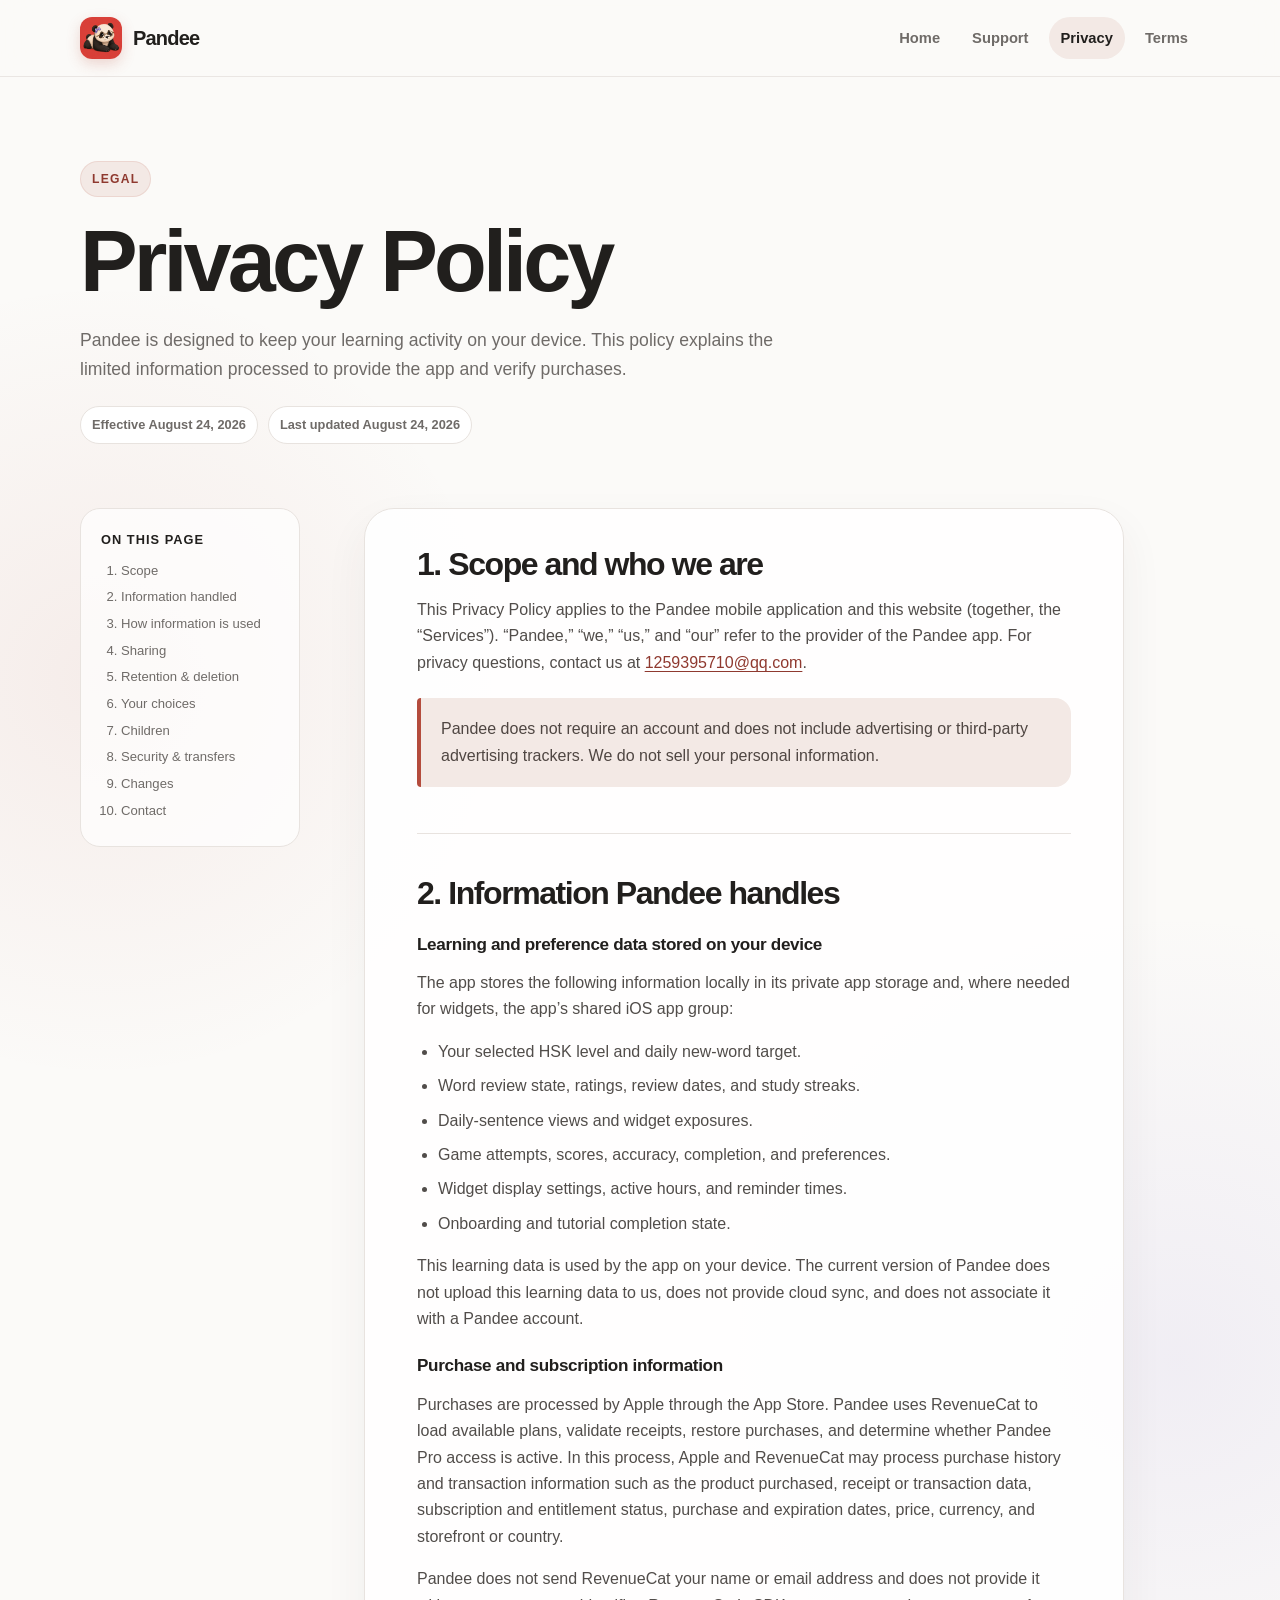
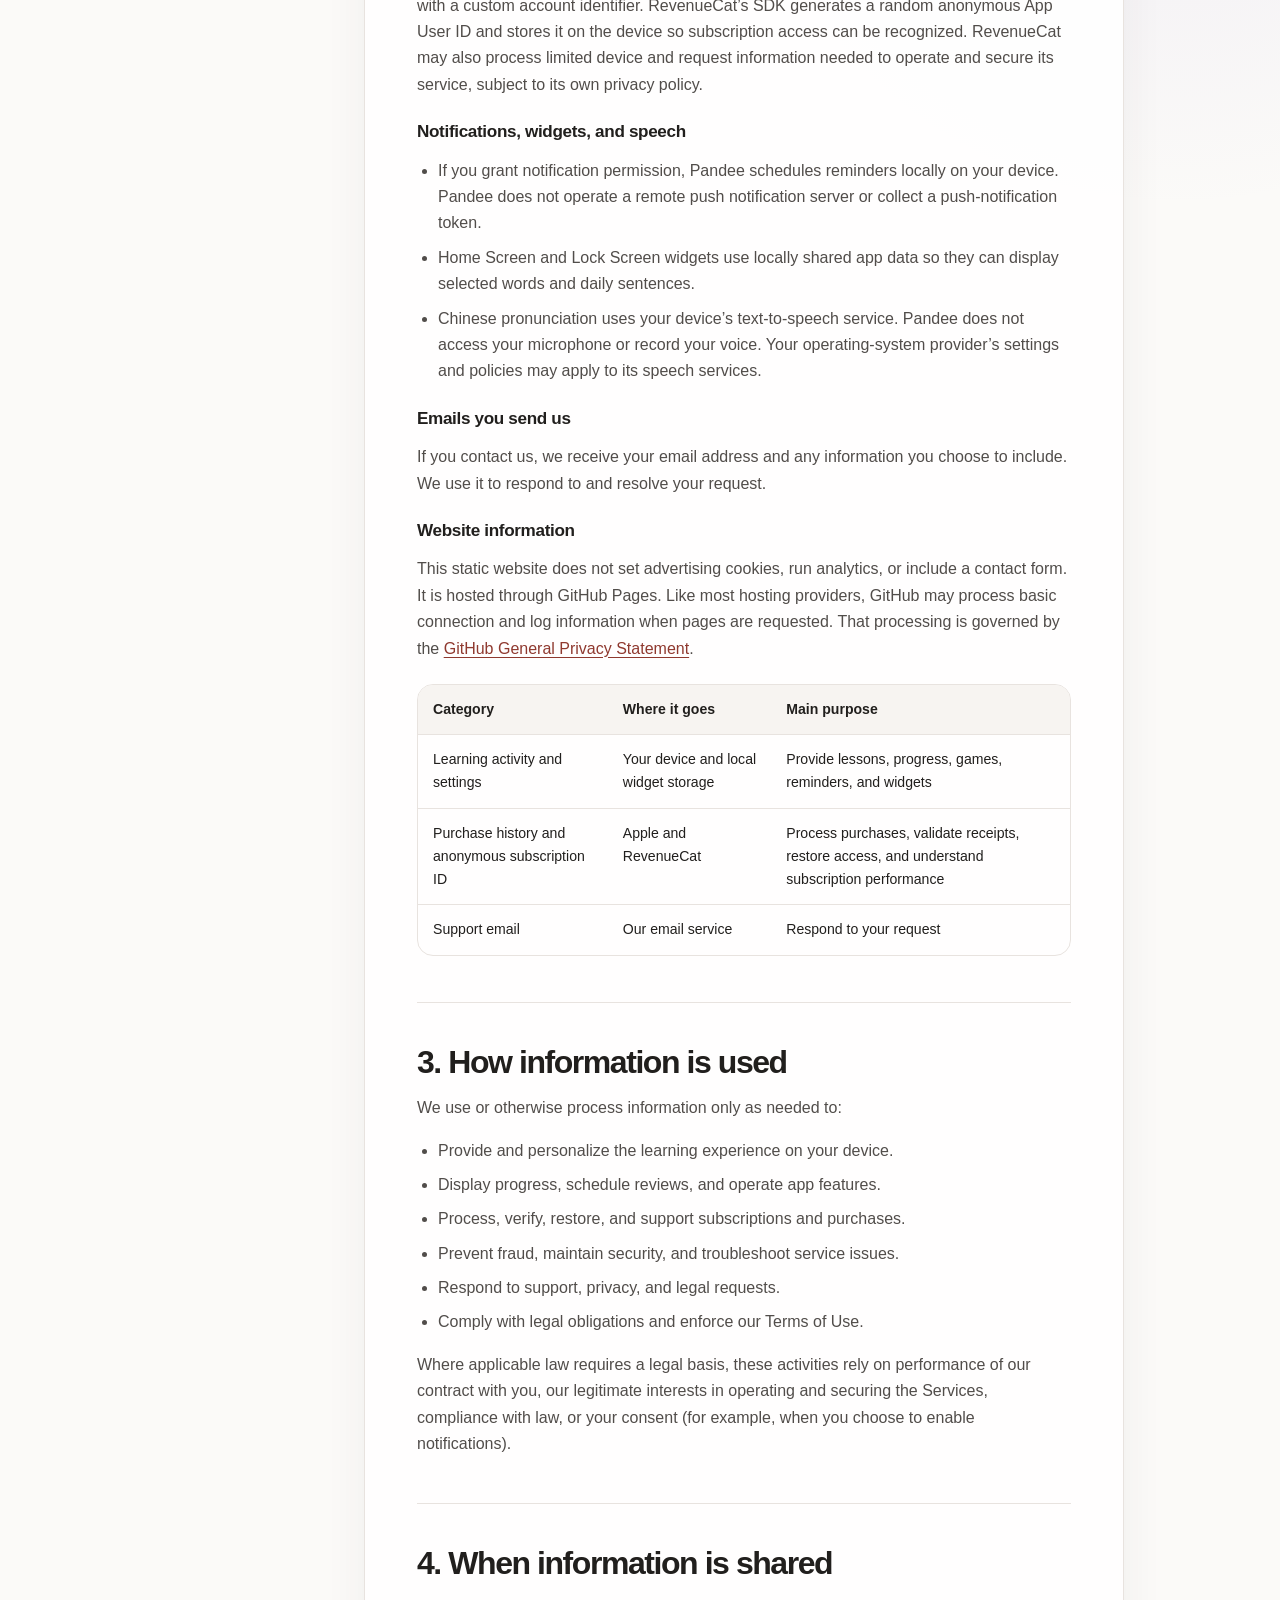
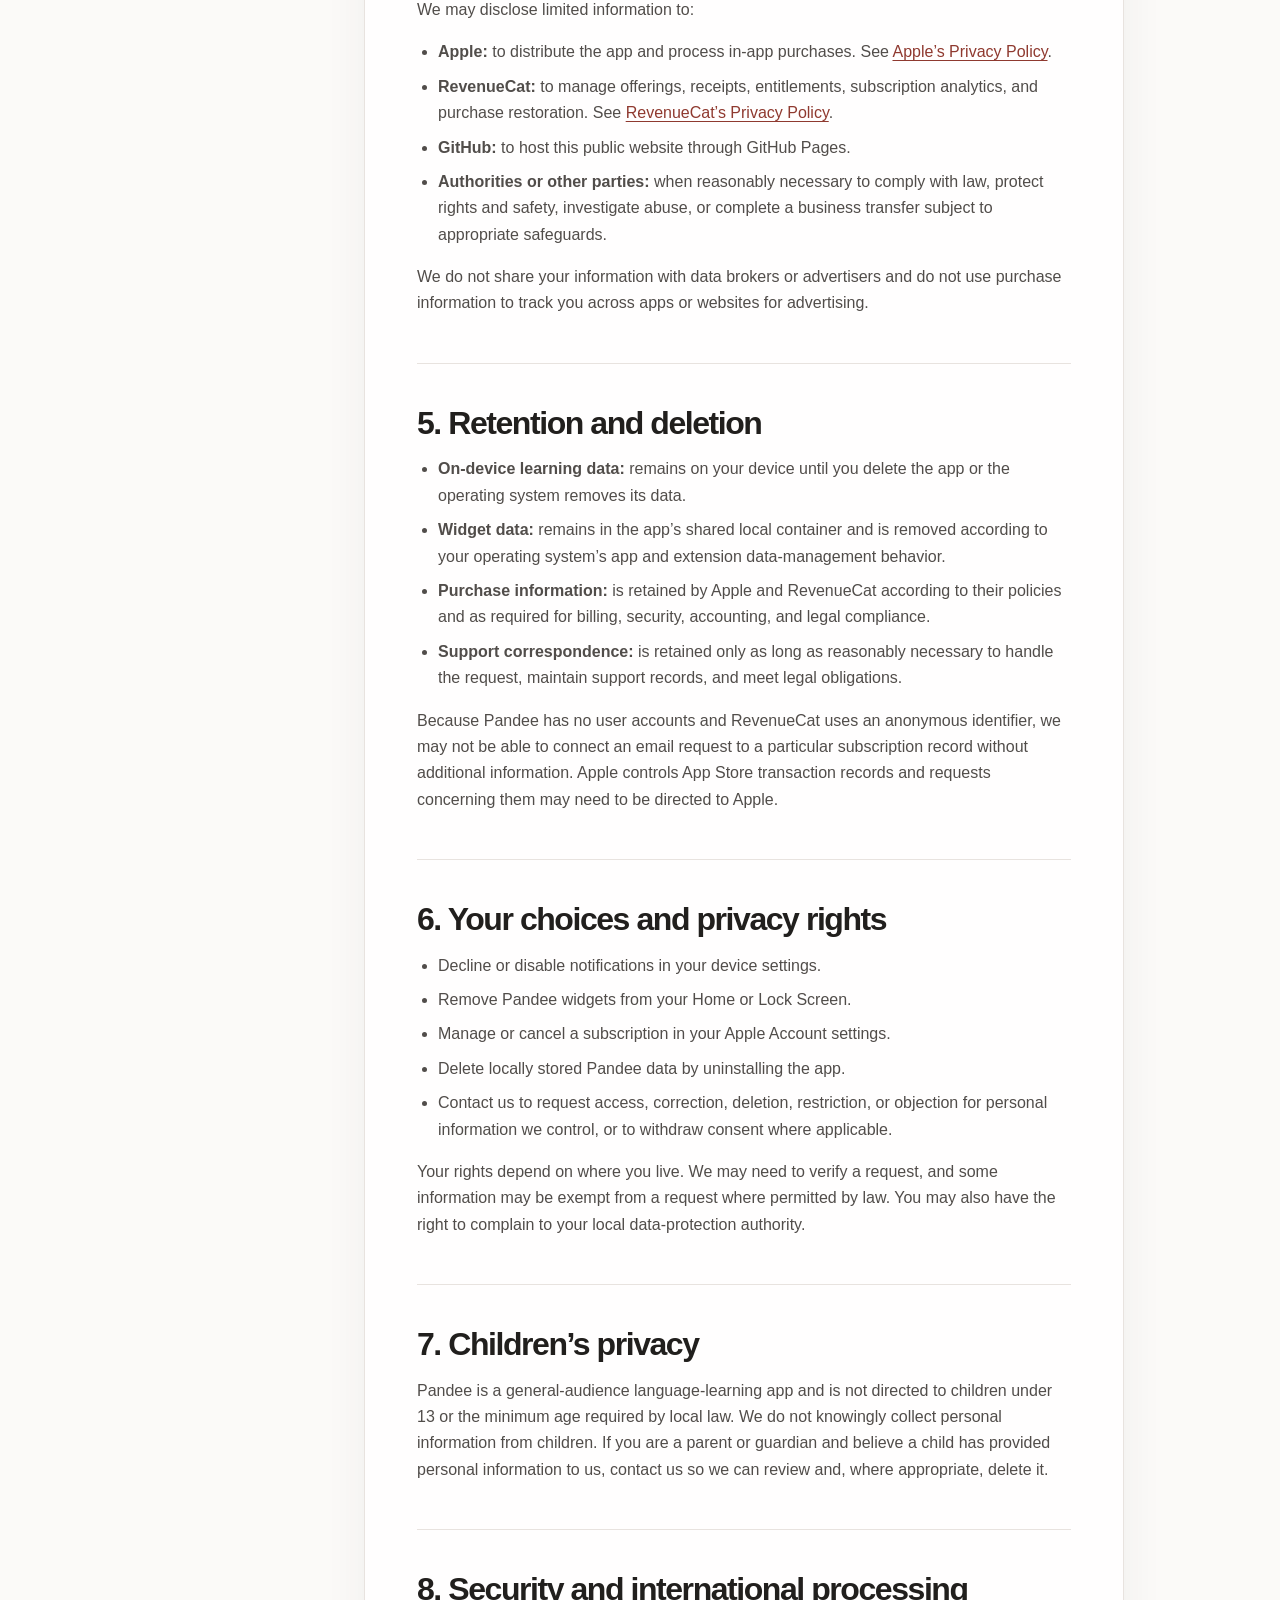
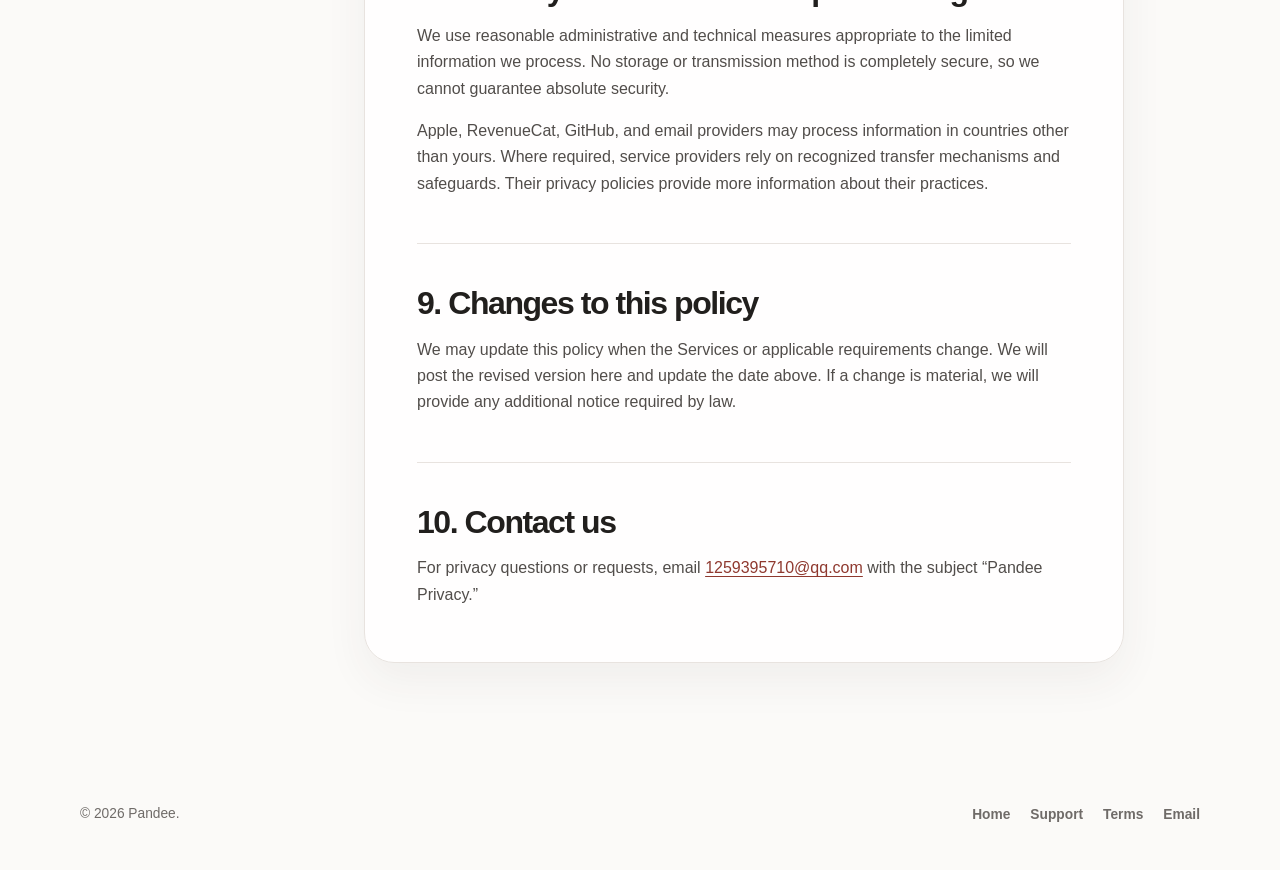
==== privacy.html @ 90adb161 "commit" ====
<!doctype html>
<html lang="en">
  <head>
    <meta charset="utf-8" />
    <meta name="viewport" content="width=device-width, initial-scale=1" />
    <meta
      name="description"
      content="Pandee Privacy Policy: what information the app handles, where it is stored, and the choices available to you."
    />
    <meta name="theme-color" content="#fbfaf8" />
    <title>Privacy Policy — Pandee</title>
    <link rel="icon" href="assets/app-icon.png" />
    <link rel="stylesheet" href="styles.css" />
  </head>
  <body>
    <a class="skip-link" href="#main">Skip to content</a>
    <header class="site-header">
      <nav class="nav" aria-label="Main navigation">
        <a class="brand" href="index.html" aria-label="Pandee home">
          <img src="assets/app-icon.png" alt="" />
          <span>Pandee</span>
        </a>
        <ul class="nav-links">
          <li><a href="index.html">Home</a></li>
          <li><a href="support.html">Support</a></li>
          <li><a href="privacy.html" aria-current="page">Privacy</a></li>
          <li><a href="terms.html">Terms</a></li>
        </ul>
      </nav>
    </header>

    <main id="main">
      <header class="shell doc-hero">
        <p class="doc-kicker">Legal</p>
        <h1>Privacy Policy</h1>
        <p class="doc-summary">
          Pandee is designed to keep your learning activity on your device. This
          policy explains the limited information processed to provide the app
          and verify purchases.
        </p>
        <div class="doc-meta">
          <span>Effective August 24, 2026</span>
          <span>Last updated August 24, 2026</span>
        </div>
      </header>

      <div class="shell doc-layout">
        <aside class="toc" aria-label="On this page">
          <strong>On this page</strong>
          <ol>
            <li><a href="#scope">Scope</a></li>
            <li><a href="#information">Information handled</a></li>
            <li><a href="#use">How information is used</a></li>
            <li><a href="#sharing">Sharing</a></li>
            <li><a href="#retention">Retention &amp; deletion</a></li>
            <li><a href="#choices">Your choices</a></li>
            <li><a href="#children">Children</a></li>
            <li><a href="#security">Security &amp; transfers</a></li>
            <li><a href="#changes">Changes</a></li>
            <li><a href="#contact">Contact</a></li>
          </ol>
        </aside>

        <article class="legal-card">
          <section id="scope">
            <h2>1. Scope and who we are</h2>
            <p>
              This Privacy Policy applies to the Pandee mobile application and
              this website (together, the “Services”). “Pandee,” “we,” “us,” and
              “our” refer to the provider of the Pandee app. For privacy
              questions, contact us at
              <a href="mailto:1259395710@qq.com">1259395710@qq.com</a>.
            </p>
            <div class="notice">
              Pandee does not require an account and does not include advertising
              or third-party advertising trackers. We do not sell your personal
              information.
            </div>
          </section>

          <section id="information">
            <h2>2. Information Pandee handles</h2>

            <h3>Learning and preference data stored on your device</h3>
            <p>
              The app stores the following information locally in its private app
              storage and, where needed for widgets, the app’s shared iOS app group:
            </p>
            <ul>
              <li>Your selected HSK level and daily new-word target.</li>
              <li>Word review state, ratings, review dates, and study streaks.</li>
              <li>Daily-sentence views and widget exposures.</li>
              <li>Game attempts, scores, accuracy, completion, and preferences.</li>
              <li>Widget display settings, active hours, and reminder times.</li>
              <li>Onboarding and tutorial completion state.</li>
            </ul>
            <p>
              This learning data is used by the app on your device. The current
              version of Pandee does not upload this learning data to us, does not
              provide cloud sync, and does not associate it with a Pandee account.
            </p>

            <h3>Purchase and subscription information</h3>
            <p>
              Purchases are processed by Apple through the App Store. Pandee uses
              RevenueCat to load available plans, validate receipts, restore
              purchases, and determine whether Pandee Pro access is active. In this
              process, Apple and RevenueCat may process purchase history and
              transaction information such as the product purchased, receipt or
              transaction data, subscription and entitlement status, purchase and
              expiration dates, price, currency, and storefront or country.
            </p>
            <p>
              Pandee does not send RevenueCat your name or email address and does
              not provide it with a custom account identifier. RevenueCat’s SDK
              generates a random anonymous App User ID and stores it on the device
              so subscription access can be recognized. RevenueCat may also process
              limited device and request information needed to operate and secure
              its service, subject to its own privacy policy.
            </p>

            <h3>Notifications, widgets, and speech</h3>
            <ul>
              <li>
                If you grant notification permission, Pandee schedules reminders
                locally on your device. Pandee does not operate a remote push
                notification server or collect a push-notification token.
              </li>
              <li>
                Home Screen and Lock Screen widgets use locally shared app data so
                they can display selected words and daily sentences.
              </li>
              <li>
                Chinese pronunciation uses your device’s text-to-speech service.
                Pandee does not access your microphone or record your voice. Your
                operating-system provider’s settings and policies may apply to its
                speech services.
              </li>
            </ul>

            <h3>Emails you send us</h3>
            <p>
              If you contact us, we receive your email address and any information
              you choose to include. We use it to respond to and resolve your
              request.
            </p>

            <h3>Website information</h3>
            <p>
              This static website does not set advertising cookies, run analytics,
              or include a contact form. It is hosted through GitHub Pages. Like
              most hosting providers, GitHub may process basic connection and log
              information when pages are requested. That processing is governed by
              the
              <a href="https://docs.github.com/en/site-policy/privacy-policies/github-general-privacy-statement">GitHub General Privacy Statement</a>.
            </p>

            <table class="data-table">
              <thead>
                <tr>
                  <th>Category</th>
                  <th>Where it goes</th>
                  <th>Main purpose</th>
                </tr>
              </thead>
              <tbody>
                <tr>
                  <td>Learning activity and settings</td>
                  <td>Your device and local widget storage</td>
                  <td>Provide lessons, progress, games, reminders, and widgets</td>
                </tr>
                <tr>
                  <td>Purchase history and anonymous subscription ID</td>
                  <td>Apple and RevenueCat</td>
                  <td>Process purchases, validate receipts, restore access, and understand subscription performance</td>
                </tr>
                <tr>
                  <td>Support email</td>
                  <td>Our email service</td>
                  <td>Respond to your request</td>
                </tr>
              </tbody>
            </table>
          </section>

          <section id="use">
            <h2>3. How information is used</h2>
            <p>We use or otherwise process information only as needed to:</p>
            <ul>
              <li>Provide and personalize the learning experience on your device.</li>
              <li>Display progress, schedule reviews, and operate app features.</li>
              <li>Process, verify, restore, and support subscriptions and purchases.</li>
              <li>Prevent fraud, maintain security, and troubleshoot service issues.</li>
              <li>Respond to support, privacy, and legal requests.</li>
              <li>Comply with legal obligations and enforce our Terms of Use.</li>
            </ul>
            <p>
              Where applicable law requires a legal basis, these activities rely
              on performance of our contract with you, our legitimate interests in
              operating and securing the Services, compliance with law, or your
              consent (for example, when you choose to enable notifications).
            </p>
          </section>

          <section id="sharing">
            <h2>4. When information is shared</h2>
            <p>We may disclose limited information to:</p>
            <ul>
              <li>
                <strong>Apple:</strong> to distribute the app and process in-app
                purchases. See
                <a href="https://www.apple.com/legal/privacy/">Apple’s Privacy Policy</a>.
              </li>
              <li>
                <strong>RevenueCat:</strong> to manage offerings, receipts,
                entitlements, subscription analytics, and purchase restoration. See
                <a href="https://www.revenuecat.com/privacy/">RevenueCat’s Privacy Policy</a>.
              </li>
              <li>
                <strong>GitHub:</strong> to host this public website through GitHub Pages.
              </li>
              <li>
                <strong>Authorities or other parties:</strong> when reasonably
                necessary to comply with law, protect rights and safety, investigate
                abuse, or complete a business transfer subject to appropriate safeguards.
              </li>
            </ul>
            <p>
              We do not share your information with data brokers or advertisers and
              do not use purchase information to track you across apps or websites
              for advertising.
            </p>
          </section>

          <section id="retention">
            <h2>5. Retention and deletion</h2>
            <ul>
              <li>
                <strong>On-device learning data:</strong> remains on your device
                until you delete the app or the operating system removes its data.
              </li>
              <li>
                <strong>Widget data:</strong> remains in the app’s shared local
                container and is removed according to your operating system’s app
                and extension data-management behavior.
              </li>
              <li>
                <strong>Purchase information:</strong> is retained by Apple and
                RevenueCat according to their policies and as required for billing,
                security, accounting, and legal compliance.
              </li>
              <li>
                <strong>Support correspondence:</strong> is retained only as long as
                reasonably necessary to handle the request, maintain support records,
                and meet legal obligations.
              </li>
            </ul>
            <p>
              Because Pandee has no user accounts and RevenueCat uses an anonymous
              identifier, we may not be able to connect an email request to a
              particular subscription record without additional information. Apple
              controls App Store transaction records and requests concerning them
              may need to be directed to Apple.
            </p>
          </section>

          <section id="choices">
            <h2>6. Your choices and privacy rights</h2>
            <ul>
              <li>Decline or disable notifications in your device settings.</li>
              <li>Remove Pandee widgets from your Home or Lock Screen.</li>
              <li>Manage or cancel a subscription in your Apple Account settings.</li>
              <li>Delete locally stored Pandee data by uninstalling the app.</li>
              <li>
                Contact us to request access, correction, deletion, restriction, or
                objection for personal information we control, or to withdraw consent
                where applicable.
              </li>
            </ul>
            <p>
              Your rights depend on where you live. We may need to verify a request,
              and some information may be exempt from a request where permitted by law.
              You may also have the right to complain to your local data-protection authority.
            </p>
          </section>

          <section id="children">
            <h2>7. Children’s privacy</h2>
            <p>
              Pandee is a general-audience language-learning app and is not directed
              to children under 13 or the minimum age required by local law. We do not
              knowingly collect personal information from children. If you are a parent
              or guardian and believe a child has provided personal information to us,
              contact us so we can review and, where appropriate, delete it.
            </p>
          </section>

          <section id="security">
            <h2>8. Security and international processing</h2>
            <p>
              We use reasonable administrative and technical measures appropriate to
              the limited information we process. No storage or transmission method is
              completely secure, so we cannot guarantee absolute security.
            </p>
            <p>
              Apple, RevenueCat, GitHub, and email providers may process information in
              countries other than yours. Where required, service providers rely on
              recognized transfer mechanisms and safeguards. Their privacy policies
              provide more information about their practices.
            </p>
          </section>

          <section id="changes">
            <h2>9. Changes to this policy</h2>
            <p>
              We may update this policy when the Services or applicable requirements
              change. We will post the revised version here and update the date above.
              If a change is material, we will provide any additional notice required by law.
            </p>
          </section>

          <section id="contact">
            <h2>10. Contact us</h2>
            <p>
              For privacy questions or requests, email
              <a href="mailto:1259395710@qq.com">1259395710@qq.com</a> with the
              subject “Pandee Privacy.”
            </p>
          </section>
        </article>
      </div>
    </main>

    <footer class="site-footer">
      <div class="shell footer-inner">
        <p>© 2026 Pandee.</p>
        <ul class="footer-links">
          <li><a href="index.html">Home</a></li>
          <li><a href="support.html">Support</a></li>
          <li><a href="terms.html">Terms</a></li>
          <li><a href="mailto:1259395710@qq.com">Email</a></li>
        </ul>
      </div>
    </footer>
  </body>
</html>
---- styles.css ----
:root {
  --ink: #211f1d;
  --muted: #6f6b68;
  --paper: #fbfaf8;
  --card: #ffffff;
  --accent: #b44c3d;
  --accent-dark: #8f392f;
  --accent-soft: #f3e9e5;
  --lavender: #9180cf;
  --lavender-soft: #eeeaf9;
  --sage: #87965a;
  --sage-soft: #eef1e5;
  --gold: #c79333;
  --line: #e8e3df;
  --shadow: 0 22px 60px rgba(72, 52, 44, 0.1);
  --radius: 28px;
  color-scheme: light;
}

* {
  box-sizing: border-box;
}

html {
  scroll-behavior: smooth;
}

body {
  margin: 0;
  color: var(--ink);
  background:
    radial-gradient(circle at 8% 12%, rgba(180, 76, 61, 0.08), transparent 25rem),
    radial-gradient(circle at 92% 24%, rgba(145, 128, 207, 0.1), transparent 28rem),
    var(--paper);
  font-family: Inter, ui-rounded, "SF Pro Rounded", "Avenir Next", -apple-system,
    BlinkMacSystemFont, "Segoe UI", sans-serif;
  font-size: 16px;
  line-height: 1.65;
  -webkit-font-smoothing: antialiased;
}

img {
  display: block;
  max-width: 100%;
}

a {
  color: var(--accent-dark);
  text-underline-offset: 0.18em;
}

a:hover {
  color: var(--accent);
}

.skip-link {
  position: fixed;
  z-index: 100;
  top: 12px;
  left: 12px;
  padding: 10px 14px;
  color: #fff;
  background: var(--ink);
  border-radius: 10px;
  transform: translateY(-160%);
}

.skip-link:focus {
  transform: translateY(0);
}

.site-header {
  position: sticky;
  z-index: 20;
  top: 0;
  border-bottom: 1px solid rgba(232, 227, 223, 0.84);
  background: rgba(251, 250, 248, 0.88);
  backdrop-filter: blur(18px);
}

.nav {
  display: flex;
  width: min(1120px, calc(100% - 40px));
  min-height: 76px;
  margin: 0 auto;
  align-items: center;
  justify-content: space-between;
  gap: 24px;
}

.brand {
  display: inline-flex;
  color: var(--ink);
  align-items: center;
  gap: 11px;
  font-size: 1.25rem;
  font-weight: 900;
  letter-spacing: -0.04em;
  text-decoration: none;
}

.brand img {
  width: 42px;
  height: 42px;
  border-radius: 12px;
  box-shadow: 0 5px 14px rgba(180, 76, 61, 0.22);
}

.nav-links {
  display: flex;
  margin: 0;
  padding: 0;
  align-items: center;
  gap: 8px;
  list-style: none;
}

.nav-links a {
  display: inline-flex;
  padding: 9px 12px;
  color: var(--muted);
  border-radius: 999px;
  font-size: 0.92rem;
  font-weight: 750;
  text-decoration: none;
}

.nav-links a:hover,
.nav-links a[aria-current="page"] {
  color: var(--ink);
  background: var(--accent-soft);
}

main {
  overflow: hidden;
}

.shell {
  width: min(1120px, calc(100% - 40px));
  margin: 0 auto;
}

.hero {
  display: grid;
  min-height: 720px;
  padding: 78px 0 84px;
  align-items: center;
  grid-template-columns: 1.03fr 0.97fr;
  gap: 54px;
}

.eyebrow,
.doc-kicker {
  display: inline-flex;
  width: fit-content;
  margin: 0 0 18px;
  padding: 7px 11px;
  color: var(--accent-dark);
  background: var(--accent-soft);
  border: 1px solid rgba(180, 76, 61, 0.12);
  border-radius: 999px;
  font-size: 0.76rem;
  font-weight: 900;
  letter-spacing: 0.1em;
  text-transform: uppercase;
}

h1,
h2,
h3 {
  margin-top: 0;
  font-family: ui-rounded, "SF Pro Rounded", "Arial Rounded MT Bold",
    "Avenir Next", sans-serif;
  letter-spacing: -0.045em;
  line-height: 1.08;
}

h1 {
  max-width: 740px;
  margin-bottom: 22px;
  font-size: clamp(3.4rem, 7.5vw, 6.6rem);
}

.accent-word {
  color: var(--accent);
}

.hero-copy > p {
  max-width: 620px;
  margin: 0 0 28px;
  color: var(--muted);
  font-size: clamp(1.05rem, 2vw, 1.26rem);
}

.hero-actions {
  display: flex;
  flex-wrap: wrap;
  gap: 12px;
}

.button {
  display: inline-flex;
  min-height: 52px;
  padding: 0 20px;
  border: 1px solid transparent;
  border-radius: 16px;
  align-items: center;
  justify-content: center;
  gap: 9px;
  font-weight: 850;
  text-decoration: none;
  transition: transform 160ms ease, box-shadow 160ms ease, background 160ms ease;
}

.button:hover {
  transform: translateY(-2px);
}

.button-primary {
  color: #fff;
  background: var(--accent);
  box-shadow: 0 12px 28px rgba(180, 76, 61, 0.25);
}

.button-primary:hover {
  color: #fff;
  background: var(--accent-dark);
}

.button-secondary {
  color: var(--ink);
  background: rgba(255, 255, 255, 0.76);
  border-color: var(--line);
}

.hero-meta {
  display: flex;
  margin: 22px 0 0;
  padding: 0;
  flex-wrap: wrap;
  gap: 9px 18px;
  color: var(--muted);
  font-size: 0.84rem;
  font-weight: 700;
  list-style: none;
}

.hero-meta li::before {
  content: "✓";
  margin-right: 6px;
  color: var(--sage);
  font-weight: 950;
}

.hero-art {
  position: relative;
  min-height: 520px;
}

.art-card {
  position: absolute;
  inset: 30px 0 0 18px;
  overflow: hidden;
  background: linear-gradient(145deg, #f5eeff 0%, #f7e7e1 100%);
  border: 1px solid rgba(145, 128, 207, 0.18);
  border-radius: 42px;
  box-shadow: var(--shadow);
  transform: rotate(1.5deg);
}

.art-card::before,
.art-card::after {
  position: absolute;
  width: 170px;
  height: 170px;
  border-radius: 50%;
  content: "";
}

.art-card::before {
  top: -50px;
  right: -30px;
  background: rgba(180, 76, 61, 0.15);
}

.art-card::after {
  bottom: -70px;
  left: -50px;
  background: rgba(135, 150, 90, 0.17);
}

.hero-art img {
  position: absolute;
  z-index: 2;
  right: -3%;
  bottom: 2%;
  width: 106%;
  filter: drop-shadow(0 24px 30px rgba(52, 40, 33, 0.15));
}

.word-card {
  position: absolute;
  z-index: 3;
  top: 0;
  right: -12px;
  width: 148px;
  padding: 18px;
  background: rgba(255, 255, 255, 0.94);
  border: 1px solid var(--line);
  border-radius: 22px;
  box-shadow: 0 18px 40px rgba(58, 45, 39, 0.14);
}

.word-card strong {
  display: block;
  font-size: 2.65rem;
  line-height: 1;
}

.word-card span {
  display: block;
  margin-top: 7px;
  color: var(--muted);
  font-size: 0.78rem;
}

.section {
  padding: 92px 0;
}

.section-heading {
  max-width: 660px;
  margin-bottom: 42px;
}

.section-heading h2 {
  margin-bottom: 14px;
  font-size: clamp(2.25rem, 5vw, 4rem);
}

.section-heading p {
  margin: 0;
  color: var(--muted);
  font-size: 1.05rem;
}

.feature-grid {
  display: grid;
  grid-template-columns: repeat(3, 1fr);
  gap: 16px;
}

.feature-card {
  min-height: 235px;
  padding: 28px;
  background: rgba(255, 255, 255, 0.8);
  border: 1px solid var(--line);
  border-radius: var(--radius);
  box-shadow: 0 10px 28px rgba(72, 52, 44, 0.05);
}

.feature-card:nth-child(2),
.feature-card:nth-child(5) {
  background: var(--lavender-soft);
}

.feature-card:nth-child(3),
.feature-card:nth-child(4) {
  background: var(--sage-soft);
}

.feature-icon {
  display: grid;
  width: 52px;
  height: 52px;
  margin-bottom: 35px;
  color: #fff;
  background: var(--accent);
  border-radius: 16px;
  place-items: center;
  font-size: 1.32rem;
  font-weight: 950;
}

.feature-card:nth-child(2) .feature-icon,
.feature-card:nth-child(5) .feature-icon {
  background: var(--lavender);
}

.feature-card:nth-child(3) .feature-icon,
.feature-card:nth-child(4) .feature-icon {
  background: var(--sage);
}

.feature-card h3 {
  margin-bottom: 8px;
  font-size: 1.3rem;
}

.feature-card p {
  margin: 0;
  color: var(--muted);
  font-size: 0.94rem;
}

.privacy-band {
  display: grid;
  padding: 48px;
  background: var(--ink);
  border-radius: 38px;
  color: #fff;
  grid-template-columns: 1fr auto;
  align-items: center;
  gap: 34px;
}

.privacy-band h2 {
  margin-bottom: 10px;
  font-size: clamp(2rem, 4vw, 3.3rem);
}

.privacy-band p {
  max-width: 690px;
  margin: 0;
  color: #c9c5c2;
}

.privacy-band .button-secondary {
  color: var(--ink);
  background: #fff;
}

.cta {
  position: relative;
  display: grid;
  min-height: 390px;
  padding: 58px;
  overflow: hidden;
  align-items: center;
  background: linear-gradient(135deg, #f3e9e5, #eeeaf9);
  border: 1px solid rgba(180, 76, 61, 0.1);
  border-radius: 38px;
  grid-template-columns: 1fr 260px;
}

.cta h2 {
  max-width: 650px;
  margin-bottom: 14px;
  font-size: clamp(2.2rem, 5vw, 4.3rem);
}

.cta p {
  max-width: 570px;
  margin: 0 0 25px;
  color: var(--muted);
}

.cta img {
  position: absolute;
  right: -35px;
  bottom: -46px;
  width: 320px;
}

.site-footer {
  padding: 42px 0;
  color: var(--muted);
}

.footer-inner {
  display: flex;
  align-items: center;
  justify-content: space-between;
  gap: 24px;
}

.footer-inner p {
  margin: 0;
  font-size: 0.86rem;
}

.footer-links {
  display: flex;
  margin: 0;
  padding: 0;
  flex-wrap: wrap;
  gap: 10px 20px;
  list-style: none;
}

.footer-links a {
  color: var(--muted);
  font-size: 0.86rem;
  font-weight: 750;
  text-decoration: none;
}

.footer-links a:hover {
  color: var(--accent);
}

.doc-hero {
  padding: 84px 0 44px;
}

.doc-hero h1 {
  max-width: 820px;
  margin-bottom: 18px;
  font-size: clamp(3rem, 7vw, 5.4rem);
}

.doc-summary {
  max-width: 720px;
  margin: 0;
  color: var(--muted);
  font-size: 1.1rem;
}

.doc-meta {
  display: flex;
  margin-top: 22px;
  flex-wrap: wrap;
  gap: 10px;
}

.doc-meta span {
  padding: 7px 11px;
  color: var(--muted);
  background: #fff;
  border: 1px solid var(--line);
  border-radius: 999px;
  font-size: 0.8rem;
  font-weight: 750;
}

.doc-layout {
  display: grid;
  padding: 20px 0 96px;
  grid-template-columns: 220px minmax(0, 760px);
  gap: 64px;
  align-items: start;
}

.toc {
  position: sticky;
  top: 104px;
  padding: 20px;
  background: rgba(255, 255, 255, 0.72);
  border: 1px solid var(--line);
  border-radius: 20px;
}

.toc strong {
  display: block;
  margin-bottom: 10px;
  font-size: 0.8rem;
  letter-spacing: 0.08em;
  text-transform: uppercase;
}

.toc ol {
  margin: 0;
  padding-left: 20px;
}

.toc li {
  margin: 5px 0;
  color: var(--muted);
  font-size: 0.82rem;
}

.toc a {
  color: inherit;
  text-decoration: none;
}

.toc a:hover {
  color: var(--accent);
}

.legal-card {
  padding: 38px clamp(24px, 5vw, 52px);
  background: rgba(255, 255, 255, 0.9);
  border: 1px solid var(--line);
  border-radius: 30px;
  box-shadow: 0 18px 44px rgba(72, 52, 44, 0.06);
}

.legal-card section {
  scroll-margin-top: 110px;
}

.legal-card section + section {
  margin-top: 46px;
  padding-top: 42px;
  border-top: 1px solid var(--line);
}

.legal-card h2 {
  margin-bottom: 15px;
  font-size: clamp(1.55rem, 3vw, 2rem);
}

.legal-card h3 {
  margin: 25px 0 8px;
  font-size: 1.07rem;
  letter-spacing: -0.02em;
}

.legal-card p,
.legal-card li {
  color: #514d4a;
}

.legal-card ul {
  padding-left: 21px;
}

.legal-card li + li {
  margin-top: 8px;
}

.notice {
  margin: 22px 0;
  padding: 18px 20px;
  color: #4f4642;
  background: var(--accent-soft);
  border-left: 4px solid var(--accent);
  border-radius: 4px 16px 16px 4px;
}

.data-table {
  width: 100%;
  margin: 22px 0;
  overflow: hidden;
  border: 1px solid var(--line);
  border-collapse: separate;
  border-spacing: 0;
  border-radius: 16px;
}

.data-table th,
.data-table td {
  padding: 13px 15px;
  border-bottom: 1px solid var(--line);
  vertical-align: top;
  text-align: left;
  font-size: 0.88rem;
}

.data-table th {
  color: var(--ink);
  background: #f7f4f1;
}

.data-table tr:last-child td {
  border-bottom: 0;
}

.support-grid {
  display: grid;
  padding: 20px 0 96px;
  grid-template-columns: repeat(2, 1fr);
  gap: 18px;
}

.support-card {
  padding: 30px;
  background: rgba(255, 255, 255, 0.88);
  border: 1px solid var(--line);
  border-radius: 26px;
}

.support-card:first-child {
  background: var(--accent-soft);
}

.support-card h2 {
  margin-bottom: 10px;
  font-size: 1.55rem;
}

.support-card p,
.support-card li {
  color: var(--muted);
}

.support-card ul,
.support-card ol {
  padding-left: 21px;
}

.support-card-wide {
  grid-column: 1 / -1;
}

.email-link {
  display: inline-block;
  margin-top: 8px;
  font-size: clamp(1.1rem, 3vw, 1.5rem);
  font-weight: 900;
}

@media (max-width: 860px) {
  .hero {
    min-height: auto;
    grid-template-columns: 1fr;
  }

  .hero-art {
    min-height: 480px;
  }

  .feature-grid {
    grid-template-columns: repeat(2, 1fr);
  }

  .privacy-band,
  .cta {
    grid-template-columns: 1fr;
  }

  .cta {
    padding-bottom: 245px;
  }

  .doc-layout {
    grid-template-columns: 1fr;
    gap: 22px;
  }

  .toc {
    position: static;
  }
}

@media (max-width: 640px) {
  body {
    font-size: 15px;
  }

  .nav {
    width: min(100% - 28px, 1120px);
    min-height: 68px;
  }

  .brand img {
    width: 36px;
    height: 36px;
  }

  .nav-links li:first-child {
    display: none;
  }

  .nav-links a {
    padding: 7px 8px;
    font-size: 0.78rem;
  }

  .shell {
    width: min(100% - 28px, 1120px);
  }

  .hero {
    padding: 52px 0 64px;
    gap: 28px;
  }

  h1 {
    font-size: clamp(3.15rem, 17vw, 4.8rem);
  }

  .hero-art {
    min-height: 355px;
  }

  .art-card {
    inset: 30px 0 0;
  }

  .word-card {
    right: 0;
    width: 125px;
    padding: 14px;
  }

  .section {
    padding: 66px 0;
  }

  .feature-grid,
  .support-grid {
    grid-template-columns: 1fr;
  }

  .feature-card {
    min-height: 0;
  }

  .privacy-band,
  .cta {
    padding: 32px 24px;
    border-radius: 28px;
  }

  .cta {
    padding-bottom: 210px;
  }

  .cta img {
    width: 250px;
  }

  .footer-inner {
    align-items: flex-start;
    flex-direction: column;
  }

  .doc-hero {
    padding: 58px 0 30px;
  }

  .doc-hero h1 {
    font-size: clamp(2.8rem, 15vw, 4.2rem);
  }

  .legal-card {
    padding: 26px 20px;
    border-radius: 22px;
  }

  .data-table,
  .data-table tbody,
  .data-table tr,
  .data-table th,
  .data-table td {
    display: block;
  }

  .data-table thead {
    display: none;
  }

  .data-table tr + tr {
    border-top: 1px solid var(--line);
  }

  .data-table td {
    border: 0;
  }

  .data-table td + td {
    padding-top: 0;
  }

  .support-card-wide {
    grid-column: auto;
  }
}

@media (prefers-reduced-motion: reduce) {
  html {
    scroll-behavior: auto;
  }

  *,
  *::before,
  *::after {
    transition-duration: 0.01ms !important;
  }
}

@media print {
  .site-header,
  .site-footer,
  .toc,
  .skip-link {
    display: none;
  }

  body {
    background: #fff;
  }

  .doc-layout {
    display: block;
  }

  .legal-card {
    padding: 0;
    border: 0;
    box-shadow: none;
  }
}
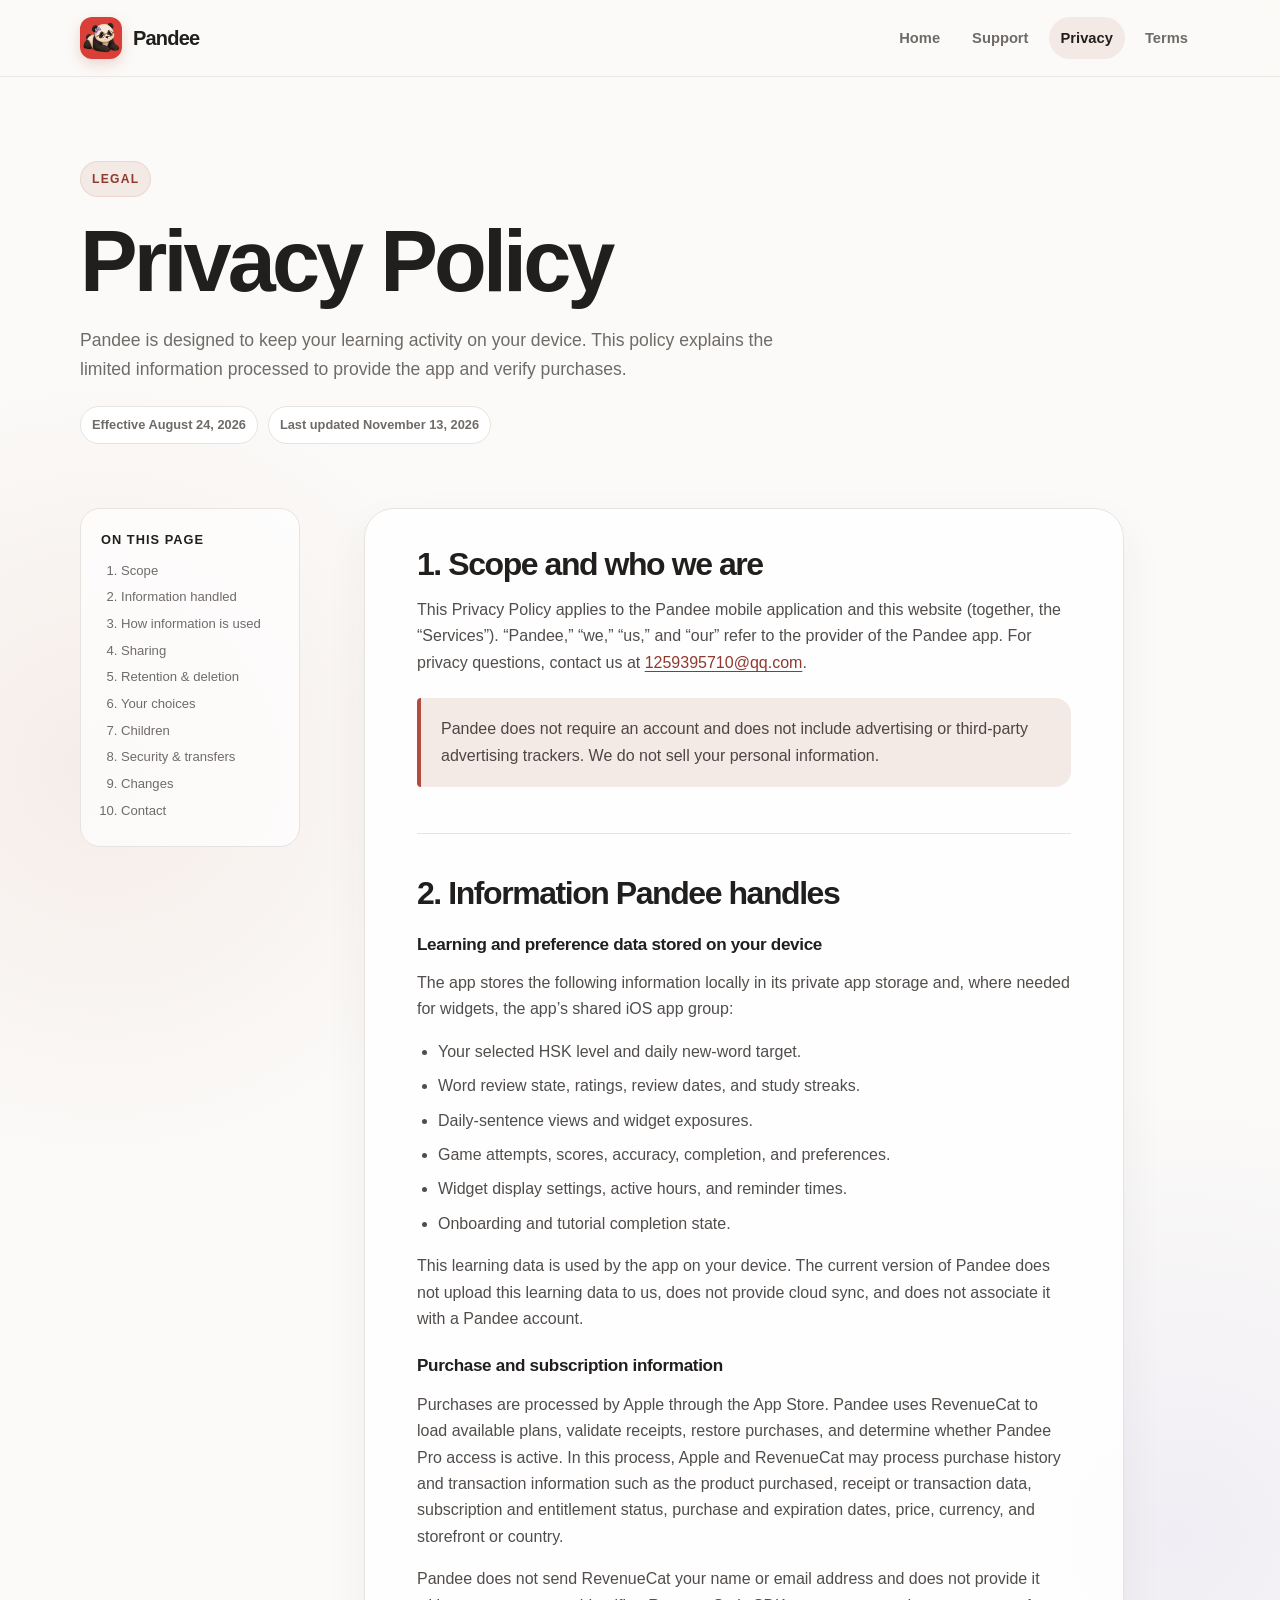
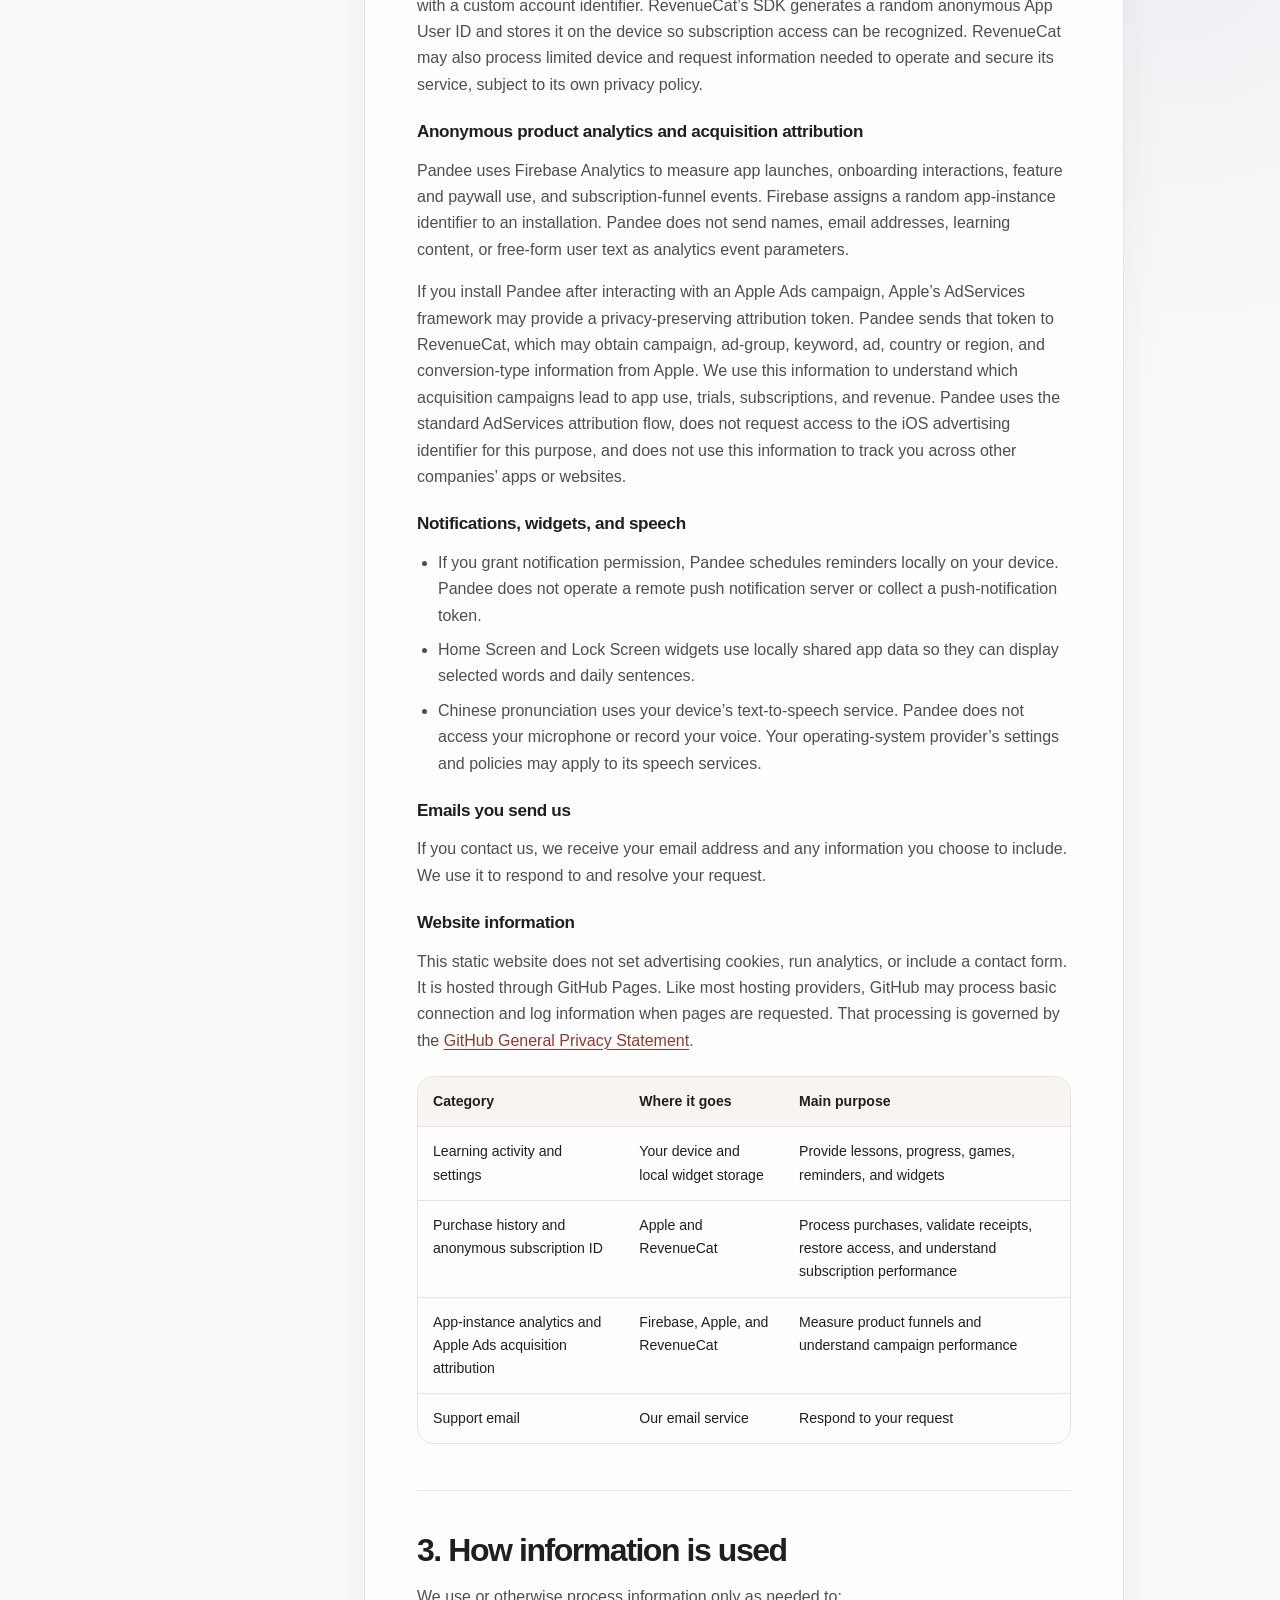
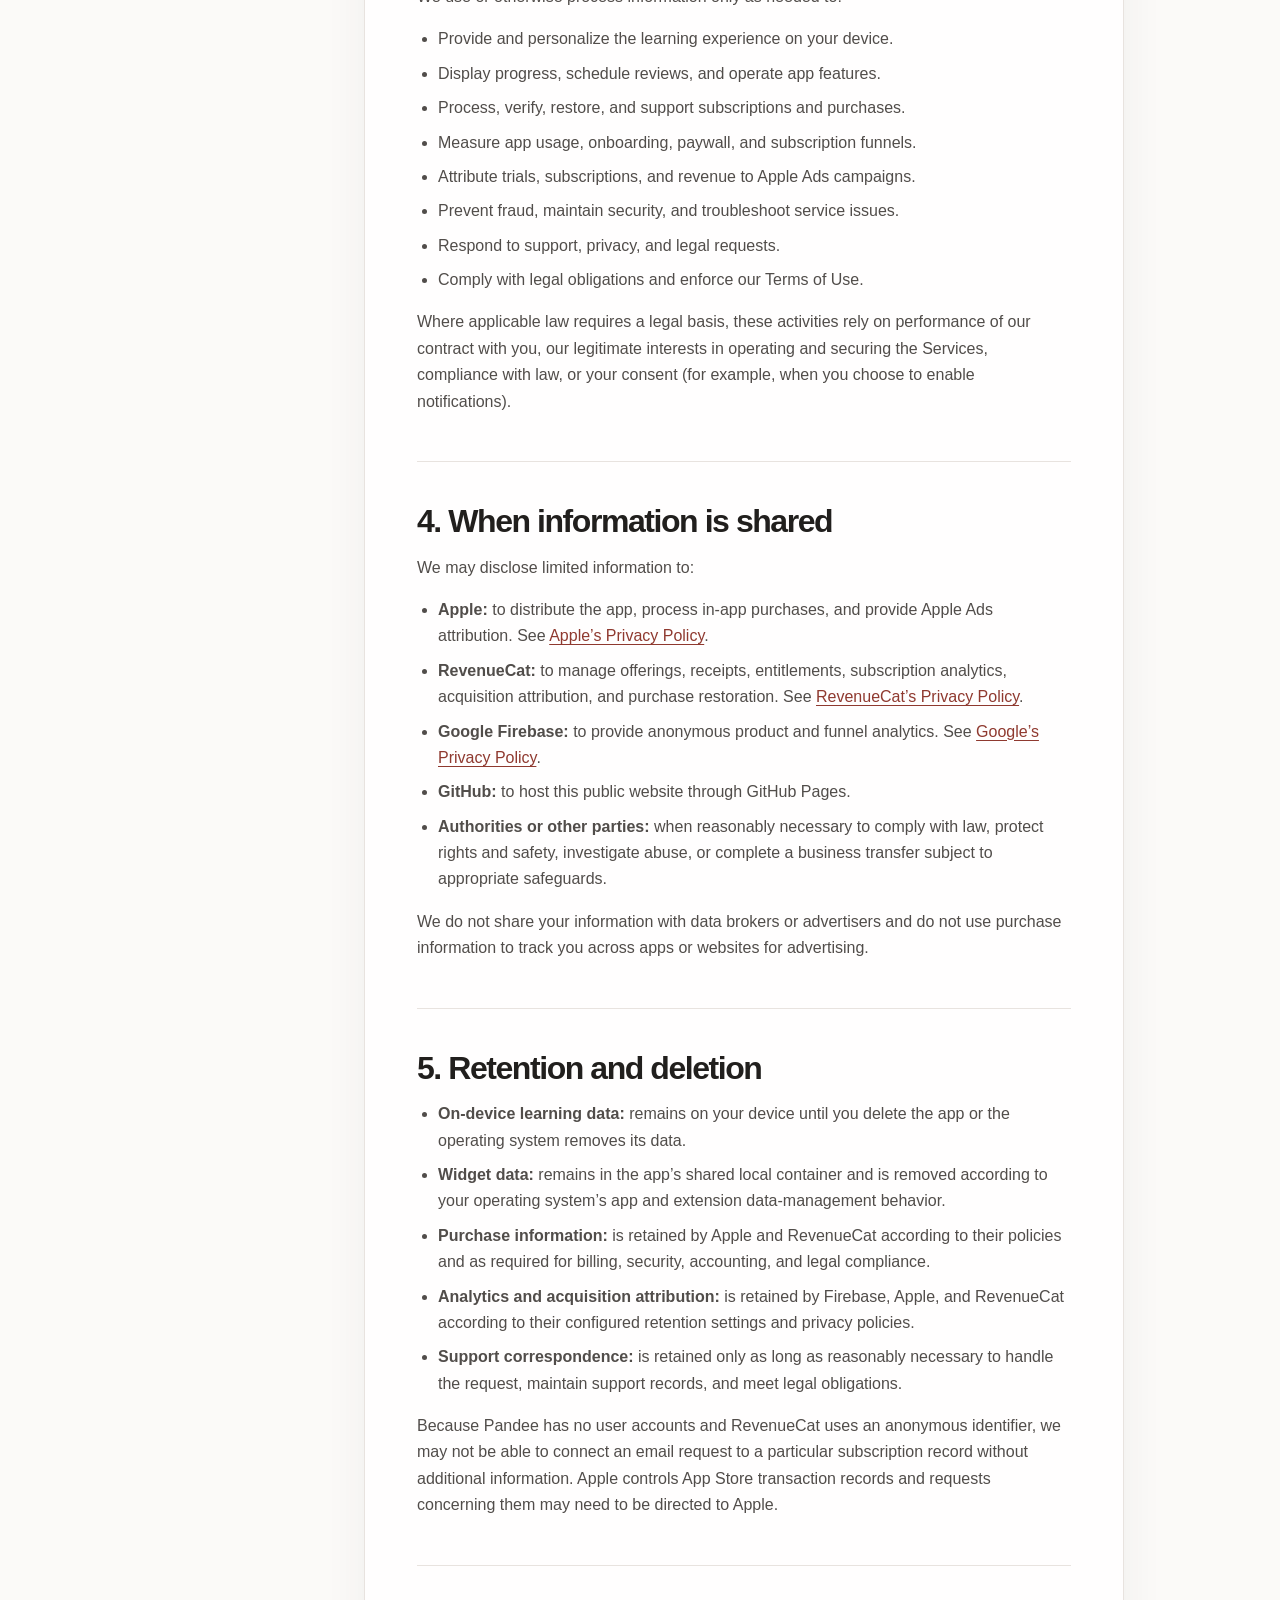
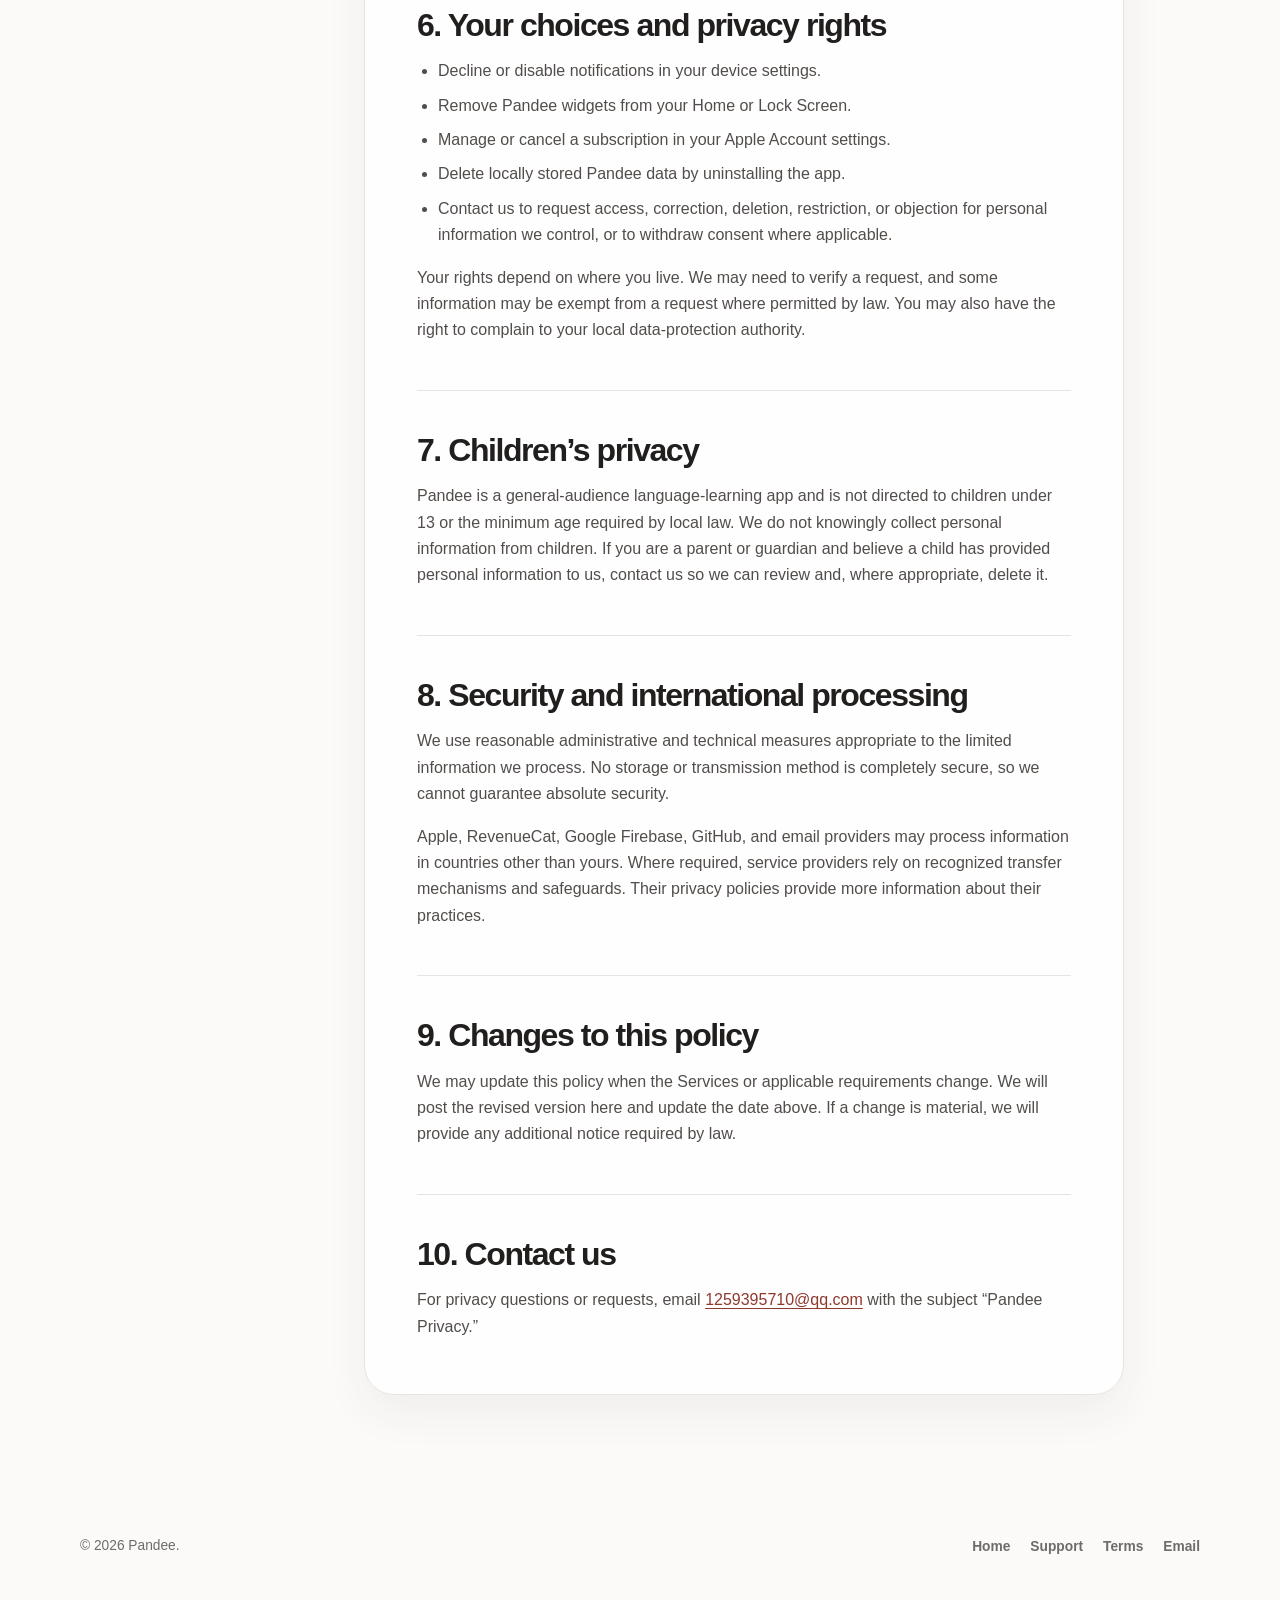
==== commit b480347c: "Update privacy policy for Apple Ads attribution" ====
--- a/privacy.html
+++ b/privacy.html
@@ -40,7 +40,7 @@
         </p>
         <div class="doc-meta">
           <span>Effective August 24, 2026</span>
-          <span>Last updated August 24, 2026</span>
+          <span>Last updated November 13, 2026</span>
         </div>
       </header>
 
@@ -119,6 +119,27 @@
               its service, subject to its own privacy policy.
             </p>
 
+            <h3>Anonymous product analytics and acquisition attribution</h3>
+            <p>
+              Pandee uses Firebase Analytics to measure app launches, onboarding
+              interactions, feature and paywall use, and subscription-funnel events.
+              Firebase assigns a random app-instance identifier to an installation.
+              Pandee does not send names, email addresses, learning content, or
+              free-form user text as analytics event parameters.
+            </p>
+            <p>
+              If you install Pandee after interacting with an Apple Ads campaign,
+              Apple’s AdServices framework may provide a privacy-preserving
+              attribution token. Pandee sends that token to RevenueCat, which may
+              obtain campaign, ad-group, keyword, ad, country or region, and
+              conversion-type information from Apple. We use this information to
+              understand which acquisition campaigns lead to app use, trials,
+              subscriptions, and revenue. Pandee uses the standard AdServices
+              attribution flow, does not request access to the iOS advertising
+              identifier for this purpose, and does not use this information to
+              track you across other companies’ apps or websites.
+            </p>
+
             <h3>Notifications, widgets, and speech</h3>
             <ul>
               <li>
@@ -175,6 +196,11 @@
                   <td>Process purchases, validate receipts, restore access, and understand subscription performance</td>
                 </tr>
                 <tr>
+                  <td>App-instance analytics and Apple Ads acquisition attribution</td>
+                  <td>Firebase, Apple, and RevenueCat</td>
+                  <td>Measure product funnels and understand campaign performance</td>
+                </tr>
+                <tr>
                   <td>Support email</td>
                   <td>Our email service</td>
                   <td>Respond to your request</td>
@@ -190,6 +216,8 @@
               <li>Provide and personalize the learning experience on your device.</li>
               <li>Display progress, schedule reviews, and operate app features.</li>
               <li>Process, verify, restore, and support subscriptions and purchases.</li>
+              <li>Measure app usage, onboarding, paywall, and subscription funnels.</li>
+              <li>Attribute trials, subscriptions, and revenue to Apple Ads campaigns.</li>
               <li>Prevent fraud, maintain security, and troubleshoot service issues.</li>
               <li>Respond to support, privacy, and legal requests.</li>
               <li>Comply with legal obligations and enforce our Terms of Use.</li>
@@ -207,14 +235,20 @@
             <p>We may disclose limited information to:</p>
             <ul>
               <li>
-                <strong>Apple:</strong> to distribute the app and process in-app
-                purchases. See
+                <strong>Apple:</strong> to distribute the app, process in-app
+                purchases, and provide Apple Ads attribution. See
                 <a href="https://www.apple.com/legal/privacy/">Apple’s Privacy Policy</a>.
               </li>
               <li>
                 <strong>RevenueCat:</strong> to manage offerings, receipts,
-                entitlements, subscription analytics, and purchase restoration. See
+                entitlements, subscription analytics, acquisition attribution, and
+                purchase restoration. See
                 <a href="https://www.revenuecat.com/privacy/">RevenueCat’s Privacy Policy</a>.
+              </li>
+              <li>
+                <strong>Google Firebase:</strong> to provide anonymous product and
+                funnel analytics. See
+                <a href="https://policies.google.com/privacy">Google’s Privacy Policy</a>.
               </li>
               <li>
                 <strong>GitHub:</strong> to host this public website through GitHub Pages.
@@ -248,6 +282,11 @@
                 <strong>Purchase information:</strong> is retained by Apple and
                 RevenueCat according to their policies and as required for billing,
                 security, accounting, and legal compliance.
+              </li>
+              <li>
+                <strong>Analytics and acquisition attribution:</strong> is retained
+                by Firebase, Apple, and RevenueCat according to their configured
+                retention settings and privacy policies.
               </li>
               <li>
                 <strong>Support correspondence:</strong> is retained only as long as
@@ -303,8 +342,9 @@
               completely secure, so we cannot guarantee absolute security.
             </p>
             <p>
-              Apple, RevenueCat, GitHub, and email providers may process information in
-              countries other than yours. Where required, service providers rely on
+              Apple, RevenueCat, Google Firebase, GitHub, and email providers may
+              process information in countries other than yours. Where required,
+              service providers rely on
               recognized transfer mechanisms and safeguards. Their privacy policies
               provide more information about their practices.
             </p>
